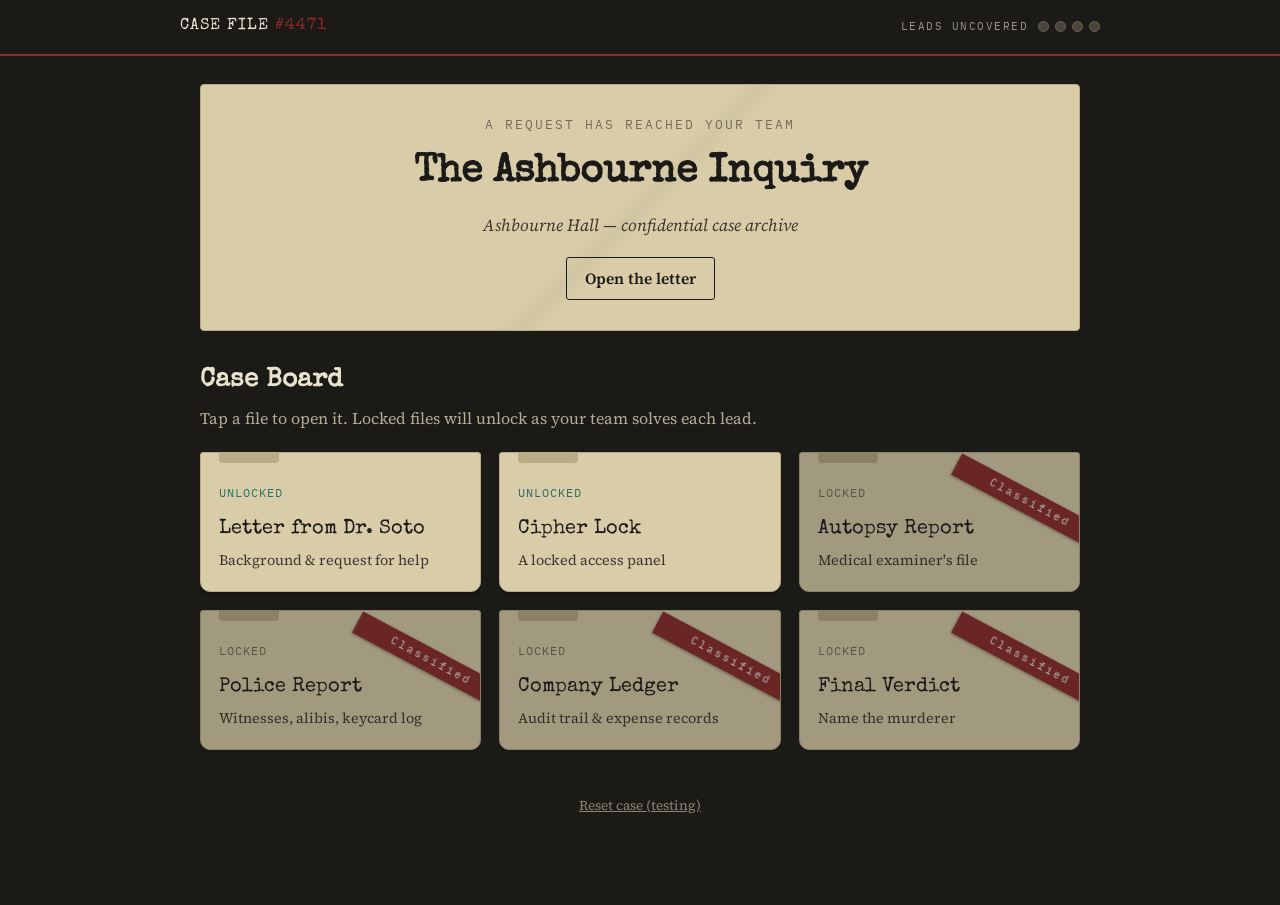
==== index.html @ f81b8b07 "Add files via upload" ====
<!DOCTYPE html>
<html lang="en">
<head>
<meta charset="UTF-8">
<meta name="viewport" content="width=device-width, initial-scale=1.0">
<title>Case File #4471 — The Ashbourne Inquiry</title>
<link rel="stylesheet" href="style.css">
<link rel="preconnect" href="https://fonts.googleapis.com">
<link rel="preconnect" href="https://fonts.gstatic.com" crossorigin>
<link href="https://fonts.googleapis.com/css2?family=Special+Elite&family=Source+Serif+4:ital,opsz,wght@0,8..60,400;0,8..60,600;0,8..60,700;1,8..60,400&family=IBM+Plex+Mono:wght@400;500;600&display=swap" rel="stylesheet">
</head>
<body>

<!-- ============================================================
     TOP BAR — persists across all screens
============================================================ -->
<header class="topbar">
  <div class="topbar-inner">
    <div class="case-stamp">CASE FILE <span>#4471</span></div>
    <div class="progress-track" id="progressTrack" aria-label="Case progress">
      <span class="progress-label">LEADS UNCOVERED</span>
      <div class="progress-dots" id="progressDots"></div>
    </div>
  </div>
</header>

<main id="app">

  <!-- ============================================================
       SCREEN: DASHBOARD
  ============================================================ -->
  <section class="screen" id="screen-dashboard">
    <div class="intro-letter">
      <p class="intro-kicker">A request has reached your team</p>
      <h1>The Ashbourne Inquiry</h1>
      <p class="intro-sub">Ashbourne Hall &mdash; confidential case archive</p>
      <button class="btn btn-ghost" id="btnOpenLetter">Open the letter</button>
    </div>

    <div class="board" id="board">
      <h2 class="board-heading">Case Board</h2>
      <p class="board-help">Tap a file to open it. Locked files will unlock as your team solves each lead.</p>
      <div class="card-grid" id="cardGrid"><!-- cards injected by script.js --></div>
    </div>

    <div class="dashboard-footer">
      <button class="btn btn-text" id="btnReset">Reset case (testing)</button>
    </div>
  </section>

  <!-- ============================================================
       SCREEN: BACKGROUND / LETTER FROM REQUESTER
  ============================================================ -->
  <section class="screen hidden" id="screen-background">
    <button class="btn btn-back" data-back>&larr; Back to Case Board</button>
    <article class="file-sheet letter-sheet">
      <p class="file-tag">Incoming Correspondence</p>
      <h2>A Request For Help</h2>
      <p class="letter-line">CONFIDENTIAL — CASE FILE #4471</p>
      <p class="letter-line">Requesting Party: Margaret Hale, Family Attorney</p>
      <hr class="rule">
      <p>To the Investigation Team,</p>
      <p>My name is Margaret Hale. I've served as the Ashford family's attorney for almost twenty years, and I'm reaching out because I don't trust how quickly this case was closed.</p>
      <p>Four nights ago, <strong>Theodore Ashford</strong> &mdash; founder of Ashford Specialty Catalysts and owner of Ashbourne Hall &mdash; was found dead in his study by his housekeeper, just before midnight. The official report calls it a tragic fall. The family wants it left at that.</p>
      <p>I don't believe that's the whole story.</p>
      <p>Theodore had asked me, privately, to review the company's books before the dinner that evening. He told me he'd found "irregularities" and that he intended to settle the matter quietly with the family before he announced who would take over the company. That conversation was supposed to happen after dinner. It never did.</p>
      <p>I've gathered what I could before anyone thought to stop me: the medical examiner's summary, the police report, the estate's security log, and the company's own financial records. I'm locking each file behind a puzzle, because I'm afraid that if the wrong person reaches this archive first, the truth will quietly disappear &mdash; the way Theodore's "irregularities" so nearly did.</p>
      <p>You are, by every account, the best detective team there is. Please &mdash; find out what really happened to Theodore that night.</p>
      <p class="letter-sign">&mdash; Margaret Hale</p>
    </article>
  </section>

  <!-- ============================================================
       SCREEN: CLUE 1 — ROMAN NUMERAL CIPHER (entry lock)
  ============================================================ -->
  <section class="screen hidden" id="screen-clue1">
    <button class="btn btn-back" data-back>&larr; Back to Case Board</button>
    <article class="file-sheet">
      <p class="file-tag">The Study Safe &mdash; Locked</p>
      <h2>Combination Lock</h2>
      <p>Margaret left a note taped to the safe in Theodore's study:</p>
      <blockquote class="riddle-block">
        I&rsquo;m thinking of three Roman numerals.<br><br>
        They all follow the same rule: each one is made from a block of X&rsquo;s, followed by either VII or IX.<br><br>
        The second number is the smallest, and the third number is the largest.<br><br>
        1st number: _ _ _ _ _<br>
        2nd number: _ _ _ _<br>
        3rd number: _ _ _ _ _<br><br>
        What are the three numbers?
      </blockquote>
      <p class="hint-note">Use your Roman numeral cheat sheet. Answers may be entered as Roman numerals or regular numbers, in order, separated by commas.</p>

      <div class="answer-box" data-clue="clue1">
        <label for="input-clue1">Enter the three numbers, in order:</label>
        <input type="text" id="input-clue1" placeholder="e.g. XXVII, XVII, XXXIX  or  27, 17, 39" autocomplete="off">
        <div class="answer-actions">
          <button class="btn btn-primary" data-submit="clue1">Submit</button>
          <button class="btn btn-hint" data-hint="clue1">Hint</button>
        </div>
        <p class="hint-text hidden" id="hint-clue1"></p>
        <p class="feedback" id="feedback-clue1"></p>
      </div>
    </article>
  </section>

  <!-- ============================================================
       SCREEN: AUTOPSY REPORT (contains Clue 2)
  ============================================================ -->
  <section class="screen hidden" id="screen-autopsy">
    <button class="btn btn-back" data-back>&larr; Back to Case Board</button>
    <article class="file-sheet">
      <p class="file-tag">Medical Examiner's File</p>
      <h2>Examination Summary</h2>
      <table class="data-table">
        <tr><th>Subject</th><td>Theodore Ashford, 68</td></tr>
        <tr><th>Case date</th><td>June 14, 2026</td></tr>
        <tr><th>Examination time</th><td>11:00&nbsp;PM</td></tr>
        <tr><th>Cause of death</th><td>Blunt head trauma consistent with a fall</td></tr>
        <tr><th>Body temperature at exam</th><td>30.0&deg;C</td></tr>
        <tr><th>Normal living body temperature</th><td>37.0&deg;C</td></tr>
        <tr><th>Stomach contents</th><td>Partially digested, consistent with a meal taken mid-afternoon</td></tr>
        <tr><th>Toxicology</th><td>No alcohol or medication detected</td></tr>
      </table>
      <p class="examiner-note">Examiner's note: "The temperature record is useful, but the rate itself was archived separately with the field guide. Check the date before you trust the clock."</p>

      <div class="answer-box" data-clue="clue2">
        <label for="input-clue2">Using this report and the field guide prop, what time did Theodore die? (e.g. 4:00 PM)</label>
        <input type="text" id="input-clue2" placeholder="e.g. 4:00 PM or 16:00" autocomplete="off">
        <div class="answer-actions">
          <button class="btn btn-primary" data-submit="clue2">Submit</button>
          <button class="btn btn-hint" data-hint="clue2">Hint</button>
        </div>
        <p class="hint-text hidden" id="hint-clue2"></p>
        <p class="feedback" id="feedback-clue2"></p>
      </div>
    </article>
  </section>

  <!-- ============================================================
       SCREEN: POLICE REPORT (contains Clue 3)
  ============================================================ -->
  <section class="screen hidden" id="screen-police">
    <button class="btn btn-back" data-back>&larr; Back to Case Board</button>
    <article class="file-sheet">
      <p class="file-tag">Police Report</p>
      <h2>Incident Report &amp; Witness Statements</h2>

      <h3>Suspect statements</h3>
      <div class="suspect-grid">
        <div class="suspect-card">
          <p class="suspect-name">Daniel Whitlock</p>
          <p class="suspect-role">Son-in-law &middot; works in the company's finance office</p>
          <p class="suspect-quote">"I left the house around 2:30 and went for a long drive to clear my head. I was alone the rest of the afternoon."</p>
        </div>
        <div class="suspect-card">
          <p class="suspect-name">Olivia Ashford</p>
          <p class="suspect-role">Daughter &middot; company Vice President</p>
          <p class="suspect-quote">"I was on the garden terrace taking calls about the merger from about 6:30 until just after 9. The security log should confirm that."</p>
        </div>
        <div class="suspect-card">
          <p class="suspect-name">Richard Pruitt</p>
          <p class="suspect-role">Theodore's longtime business partner &middot; recently sidelined</p>
          <p class="suspect-quote">"I was at my own home all afternoon, rehearsing a toast I never got to give. I never came near Ashbourne Hall that day."</p>
        </div>
        <div class="suspect-card">
          <p class="suspect-name">Marta Lin</p>
          <p class="suspect-role">Theodore's executive assistant of twenty years</p>
          <p class="suspect-quote">"I left for the pharmacy around 5. I can show you the receipt."</p>
        </div>
      </div>

      <h3>Ashbourne Hall security log &mdash; June 14, night of the incident</h3>
      <table class="data-table log-table">
        <tr><th>Time</th><th>Name</th><th>Door</th></tr>
        <tr><td>3:55&nbsp;PM</td><td>D. Whitlock</td><td>Study Wing &mdash; IN</td></tr>
        <tr><td>4:10&nbsp;PM</td><td>D. Whitlock</td><td>Study Wing &mdash; OUT</td></tr>
        <tr><td>5:02&nbsp;PM</td><td>M. Lin</td><td>Main Hall &mdash; OUT</td></tr>
        <tr><td>6:40&nbsp;PM</td><td>O. Ashford</td><td>Garden Terrace &mdash; IN</td></tr>
        <tr><td>9:15&nbsp;PM</td><td>O. Ashford</td><td>Garden Terrace &mdash; OUT</td></tr>
        <tr><td>11:48&nbsp;PM</td><td>Housekeeper</td><td>Study Wing &mdash; IN (body discovered)</td></tr>
      </table>
      <p class="examiner-note">Note: R. Pruitt's access fob has no recorded entries for the entire day &mdash; consistent with being off the property.</p>

      <div class="answer-box" data-clue="clue3">
        <label for="input-clue3">Whose statement contradicts the security log at the established time of death?</label>
        <input type="text" id="input-clue3" placeholder="Enter a name" autocomplete="off">
        <div class="answer-actions">
          <button class="btn btn-primary" data-submit="clue3">Submit</button>
          <button class="btn btn-hint" data-hint="clue3">Hint</button>
        </div>
        <p class="hint-text hidden" id="hint-clue3"></p>
        <p class="feedback" id="feedback-clue3"></p>
      </div>
    </article>
  </section>

  <!-- ============================================================
       SCREEN: COMPANY LEDGER (contains Clue 4)
  ============================================================ -->
  <section class="screen hidden" id="screen-research">
    <button class="btn btn-back" data-back>&larr; Back to Case Board</button>
    <article class="file-sheet">
      <p class="file-tag">Ashford Specialty Catalysts &mdash; Finance Office</p>
      <h2>Quarterly Ledger &amp; Audit Trail</h2>
      <p>The quarterly expense summary presented to the family and the board listed the following totals:</p>

      <table class="data-table">
        <tr><th>Expense category</th><th>Reported total</th></tr>
        <tr><td>Equipment maintenance</td><td>$42,000</td></tr>
        <tr><td>Raw material purchases</td><td>$158,000</td></tr>
        <tr><td>Marketing &amp; travel</td><td>$39,000</td></tr>
        <tr><td>Contractor fees</td><td>$51,000</td></tr>
      </table>

      <p>The accounting system keeps its own independent entry log, separate from the printed summary:</p>

      <table class="data-table log-table">
        <tr><th>Entry ID</th><th>User</th><th>Logged</th><th>Amount</th></tr>
        <tr><td>LED-2287</td><td>dwhitlock</td><td>3 weeks before incident</td><td>$42,000</td></tr>
        <tr><td>LED-2288</td><td>dwhitlock</td><td>3 weeks before incident</td><td>$158,000</td></tr>
        <tr><td>LED-2289</td><td>dwhitlock</td><td>3 weeks before incident</td><td>$97,000</td></tr>
        <tr><td>LED-2310</td><td>dwhitlock</td><td>2 weeks before incident</td><td>$39,000</td></tr>
      </table>
      <p class="examiner-note">System note: entry <strong>LED-2289</strong> was reopened and re-saved by user <code>dwhitlock</code> two days after Theodore ordered the external audit &mdash; the same week he told Margaret he'd found "irregularities." Every other entry matches the printed summary exactly.</p>

      <div class="answer-box" data-clue="clue4">
        <label for="input-clue4">Which Entry ID holds the falsified amount?</label>
        <input type="text" id="input-clue4" placeholder="e.g. LED-2289" autocomplete="off">
        <div class="answer-actions">
          <button class="btn btn-primary" data-submit="clue4">Submit</button>
          <button class="btn btn-hint" data-hint="clue4">Hint</button>
        </div>
        <p class="hint-text hidden" id="hint-clue4"></p>
        <p class="feedback" id="feedback-clue4"></p>
      </div>
    </article>
  </section>

  <!-- ============================================================
       SCREEN: FINAL ACCUSATION
  ============================================================ -->
  <section class="screen hidden" id="screen-final">
    <button class="btn btn-back" data-back>&larr; Back to Case Board</button>
    <article class="file-sheet final-sheet">
      <p class="file-tag">Final Verdict</p>
      <h2>Who Killed Theodore Ashford?</h2>
      <p>Your team has the security log, the time of death, the contradicted alibi, and the falsified ledger entry. It's time to name the person responsible.</p>

      <div class="answer-box" data-clue="final">
        <label for="input-final">Type the murderer's full name:</label>
        <input type="text" id="input-final" placeholder="Enter a name" autocomplete="off">
        <div class="answer-actions">
          <button class="btn btn-primary" data-submit="final">Accuse</button>
        </div>
        <p class="feedback" id="feedback-final"></p>
      </div>
    </article>
  </section>

  <!-- ============================================================
       SCREEN: ENDING
  ============================================================ -->
  <section class="screen hidden" id="screen-ending">
    <button class="btn btn-back" data-back>&larr; Back to Case Board</button>
    <article class="file-sheet ending-sheet">
      <p class="file-tag">Case Closed</p>
      <h2>The Truth</h2>
      <p>Daniel Whitlock had been quietly siphoning company funds through inflated contractor invoices to cover a string of gambling debts. When Theodore ordered an outside audit of the books, the gap surfaced &mdash; and Theodore decided to settle it privately with the family rather than involve the police, at least until he'd heard Daniel out.</p>
      <p>Daniel got to him first. The security log places him in the study at 3:55&nbsp;PM &mdash; exactly when the examiner says Theodore died &mdash; despite his statement that he'd left hours earlier. He begged Theodore to keep it quiet; Theodore refused. In the confrontation that followed, Theodore fell and struck his head. Daniel staged the scene to look like an accident, then went back into the books to quietly patch the number he'd faked.</p>
      <p>He didn't count on the accounting system keeping its own independent record &mdash; or on a detective team that knew how to read one.</p>
      <p class="ending-signoff">Case #4471: Closed.</p>
    </article>
  </section>

</main>

<script src="script.js"></script>
</body>
</html>
---- style.css ----
/* ============================================================
   THE MARSH INQUIRY — stylesheet
   ------------------------------------------------------------
   Design tokens live at the top. Change colors/fonts here and
   they cascade through the whole site.
============================================================ */

:root {
  /* -- palette -- */
  --ink:           #1c1a17;   /* near-black, used for dark surfaces + text */
  --paper:         #e9e2cd;   /* aged manila page background */
  --paper-dark:    #d9cda9;   /* folder / card surface */
  --paper-line:    #b9ab84;   /* hairline rules on paper */
  --evidence-red:  #8a2c2c;   /* stamps, locked state, alerts */
  --forensic-teal: #2c6e62;   /* unlocked state, primary actions, success */
  --locked-grey:   #756b58;   /* muted text on locked cards */
  --ink-soft:      #3c372e;   /* body text on paper */

  /* -- type -- */
  --font-stamp: 'Special Elite', 'Courier New', monospace;
  --font-body:  'Source Serif 4', Georgia, serif;
  --font-mono:  'IBM Plex Mono', 'Courier New', monospace;
}

* { box-sizing: border-box; }

html, body {
  margin: 0;
  padding: 0;
  background: var(--ink);
  color: var(--ink-soft);
  font-family: var(--font-body);
  font-size: 17px;
  line-height: 1.6;
}

button {
  font-family: inherit;
  cursor: pointer;
}

/* ============================================================
   TOP BAR
============================================================ */
.topbar {
  background: var(--ink);
  border-bottom: 2px solid var(--evidence-red);
  padding: 14px 20px;
  position: sticky;
  top: 0;
  z-index: 50;
}
.topbar-inner {
  max-width: 920px;
  margin: 0 auto;
  display: flex;
  align-items: center;
  justify-content: space-between;
  flex-wrap: wrap;
  gap: 10px;
}
.case-stamp {
  font-family: var(--font-stamp);
  color: var(--paper);
  letter-spacing: 1px;
  font-size: 0.95rem;
}
.case-stamp span { color: var(--evidence-red); }

.progress-track {
  display: flex;
  align-items: center;
  gap: 10px;
}
.progress-label {
  font-family: var(--font-mono);
  font-size: 0.65rem;
  letter-spacing: 1.5px;
  color: #9c9486;
}
.progress-dots { display: flex; gap: 6px; }
.progress-dot {
  width: 11px;
  height: 11px;
  border-radius: 50%;
  background: #4a443a;
  border: 1px solid #6b6354;
  transition: background 0.3s, border-color 0.3s;
}
.progress-dot.filled {
  background: var(--forensic-teal);
  border-color: var(--forensic-teal);
}

/* ============================================================
   LAYOUT / SCREENS
============================================================ */
#app {
  max-width: 920px;
  margin: 0 auto;
  padding: 28px 20px 80px;
}
.screen.hidden { display: none; }

/* ============================================================
   DASHBOARD
============================================================ */
.intro-letter {
  background: var(--paper-dark);
  border: 1px solid var(--paper-line);
  border-radius: 4px;
  padding: 30px 28px;
  margin-bottom: 30px;
  text-align: center;
  background-image:
    linear-gradient(135deg, transparent 0 48%, rgba(0,0,0,0.04) 50%, transparent 52% 100%);
}
.intro-kicker {
  font-family: var(--font-mono);
  font-size: 0.75rem;
  letter-spacing: 2px;
  text-transform: uppercase;
  color: var(--locked-grey);
  margin: 0 0 8px;
}
.intro-letter h1 {
  font-family: var(--font-stamp);
  font-size: 2.3rem;
  margin: 0 0 6px;
  color: var(--ink);
}
.intro-sub {
  margin: 0 0 18px;
  color: var(--ink-soft);
  font-style: italic;
}

.board-heading {
  font-family: var(--font-stamp);
  color: var(--paper);
  font-size: 1.5rem;
  margin: 0 0 4px;
}
.board-help {
  color: #b6ab95;
  margin: 0 0 20px;
  font-size: 0.95rem;
}

.card-grid {
  display: grid;
  grid-template-columns: repeat(auto-fit, minmax(230px, 1fr));
  gap: 18px;
}

.case-card {
  position: relative;
  background: var(--paper-dark);
  border: 1px solid var(--paper-line);
  border-radius: 3px 3px 10px 10px;
  padding: 20px 18px 18px;
  min-height: 130px;
  display: flex;
  flex-direction: column;
  justify-content: space-between;
  overflow: hidden;
  text-align: left;
  width: 100%;
  transition: transform 0.18s ease, box-shadow 0.18s ease;
}
.case-card::before {
  /* folder tab */
  content: "";
  position: absolute;
  top: 0; left: 18px;
  width: 60px; height: 10px;
  background: var(--paper-line);
  border-radius: 0 0 4px 4px;
}
.case-card.unlocked {
  cursor: pointer;
  box-shadow: 0 3px 0 rgba(0,0,0,0.25);
}
.case-card.unlocked:hover {
  transform: translateY(-3px);
  box-shadow: 0 8px 14px rgba(0,0,0,0.35);
}
.case-card.locked {
  opacity: 0.72;
  cursor: not-allowed;
}
.card-status {
  font-family: var(--font-mono);
  font-size: 0.68rem;
  letter-spacing: 1px;
  text-transform: uppercase;
}
.case-card.unlocked .card-status { color: var(--forensic-teal); }
.case-card.locked .card-status { color: var(--locked-grey); }
.card-title {
  font-family: var(--font-stamp);
  font-size: 1.15rem;
  color: var(--ink);
  margin: 10px 0 4px;
}
.card-sub {
  font-size: 0.85rem;
  color: var(--ink-soft);
  margin: 0;
}
.card-stamp {
  position: absolute;
  top: 38px;
  right: -34px;
  background: var(--evidence-red);
  color: #f3e8e8;
  font-family: var(--font-mono);
  font-size: 0.65rem;
  letter-spacing: 2px;
  padding: 3px 38px;
  transform: rotate(28deg);
  box-shadow: 0 1px 3px rgba(0,0,0,0.4);
}

.dashboard-footer {
  text-align: center;
  margin-top: 36px;
}

/* ============================================================
   BUTTONS
============================================================ */
.btn {
  border: none;
  border-radius: 3px;
  padding: 10px 18px;
  font-size: 0.92rem;
  font-weight: 600;
}
.btn-primary {
  background: var(--forensic-teal);
  color: #f3f1e6;
}
.btn-primary:hover { background: #244f47; }
.btn-ghost {
  background: transparent;
  border: 1px solid var(--ink);
  color: var(--ink);
}
.btn-ghost:hover { background: rgba(0,0,0,0.06); }
.btn-hint {
  background: transparent;
  border: 1px solid var(--locked-grey);
  color: var(--locked-grey);
}
.btn-hint:hover { background: rgba(0,0,0,0.05); }
.btn-text {
  background: transparent;
  color: #8d8472;
  font-size: 0.8rem;
  text-decoration: underline;
  font-weight: 400;
}
.btn-back {
  background: transparent;
  color: var(--paper);
  font-family: var(--font-mono);
  font-size: 0.8rem;
  margin-bottom: 16px;
  padding: 6px 0;
}
.btn-back:hover { color: var(--forensic-teal); }

/* ============================================================
   FILE SHEETS (background / clue / report pages)
============================================================ */
.file-sheet {
  background: var(--paper);
  border: 1px solid var(--paper-line);
  border-radius: 4px;
  padding: 32px 30px;
  box-shadow: 0 6px 20px rgba(0,0,0,0.3);
}
.file-tag {
  font-family: var(--font-mono);
  font-size: 0.7rem;
  letter-spacing: 1.5px;
  text-transform: uppercase;
  color: var(--evidence-red);
  margin: 0 0 6px;
}
.file-sheet h2 {
  font-family: var(--font-stamp);
  color: var(--ink);
  margin: 0 0 18px;
  font-size: 1.7rem;
}
.file-sheet h3 {
  font-family: var(--font-stamp);
  color: var(--ink);
  font-size: 1.1rem;
  margin: 26px 0 12px;
}
.file-sheet p { margin: 0 0 14px; }
.rule {
  border: none;
  border-top: 1px solid var(--paper-line);
  margin: 16px 0 18px;
}

.letter-line {
  font-family: var(--font-mono);
  font-size: 0.85rem;
  color: var(--locked-grey);
  margin: 0 0 4px !important;
}
.letter-sign {
  font-family: var(--font-stamp);
  margin-top: 22px;
}

.riddle-block {
  font-family: var(--font-mono);
  background: var(--paper-dark);
  border-left: 4px solid var(--evidence-red);
  padding: 18px 20px;
  margin: 0 0 16px;
  font-size: 0.95rem;
  line-height: 1.8;
}
.hint-note {
  font-size: 0.85rem;
  color: var(--locked-grey);
  font-style: italic;
}
.examiner-note {
  font-size: 0.9rem;
  font-style: italic;
  color: var(--locked-grey);
  border-top: 1px dashed var(--paper-line);
  padding-top: 12px;
}

/* data tables (autopsy / logs / energy tables) */
.data-table {
  width: 100%;
  border-collapse: collapse;
  margin: 0 0 18px;
  font-family: var(--font-mono);
  font-size: 0.88rem;
}
.data-table th, .data-table td {
  border: 1px solid var(--paper-line);
  padding: 8px 10px;
  text-align: left;
}
.data-table th {
  background: var(--paper-dark);
  width: 38%;
  font-weight: 600;
}
.log-table th {
  width: auto;
  background: var(--ink);
  color: var(--paper);
}

/* suspects */
.suspect-grid {
  display: grid;
  grid-template-columns: repeat(auto-fit, minmax(220px, 1fr));
  gap: 14px;
  margin-bottom: 24px;
}
.suspect-card {
  background: var(--paper-dark);
  border: 1px solid var(--paper-line);
  border-radius: 3px;
  padding: 14px 16px;
}
.suspect-name {
  font-family: var(--font-stamp);
  margin: 0 0 2px;
  color: var(--ink);
}
.suspect-role {
  font-size: 0.78rem;
  color: var(--locked-grey);
  margin: 0 0 10px;
}
.suspect-quote {
  font-size: 0.9rem;
  font-style: italic;
  margin: 0;
}

/* ============================================================
   ANSWER BOXES
============================================================ */
.answer-box {
  background: var(--paper-dark);
  border: 1px dashed var(--paper-line);
  border-radius: 4px;
  padding: 18px 20px;
  margin-top: 22px;
}
.answer-box label {
  display: block;
  font-weight: 600;
  margin-bottom: 10px;
  color: var(--ink);
}
.answer-box input[type="text"] {
  width: 100%;
  padding: 10px 12px;
  font-family: var(--font-mono);
  font-size: 0.95rem;
  border: 1px solid var(--paper-line);
  border-radius: 3px;
  background: var(--paper);
  color: var(--ink);
  margin-bottom: 12px;
}
.answer-box input[type="text"]:focus {
  outline: 2px solid var(--forensic-teal);
  outline-offset: 1px;
}
.answer-actions {
  display: flex;
  gap: 10px;
  flex-wrap: wrap;
}
.hint-text {
  margin-top: 12px;
  font-size: 0.88rem;
  font-style: italic;
  color: var(--ink-soft);
  background: rgba(0,0,0,0.04);
  padding: 10px 12px;
  border-radius: 3px;
}
.hint-text.hidden { display: none; }
.feedback {
  margin: 12px 0 0;
  font-weight: 600;
  min-height: 1.2em;
}
.feedback.correct { color: var(--forensic-teal); }
.feedback.incorrect { color: var(--evidence-red); }

/* ============================================================
   ENDING
============================================================ */
.ending-sheet { border-color: var(--forensic-teal); }
.ending-signoff {
  font-family: var(--font-stamp);
  margin-top: 24px;
  letter-spacing: 1px;
}

/* ============================================================
   FOCUS / ACCESSIBILITY
============================================================ */
button:focus-visible, input:focus-visible {
  outline: 2px solid var(--forensic-teal);
  outline-offset: 2px;
}

@media (prefers-reduced-motion: reduce) {
  .case-card { transition: none; }
}

/* ============================================================
   RESPONSIVE
============================================================ */
@media (max-width: 480px) {
  .intro-letter h1 { font-size: 1.8rem; }
  .file-sheet { padding: 24px 18px; }
  .data-table { font-size: 0.78rem; }
}
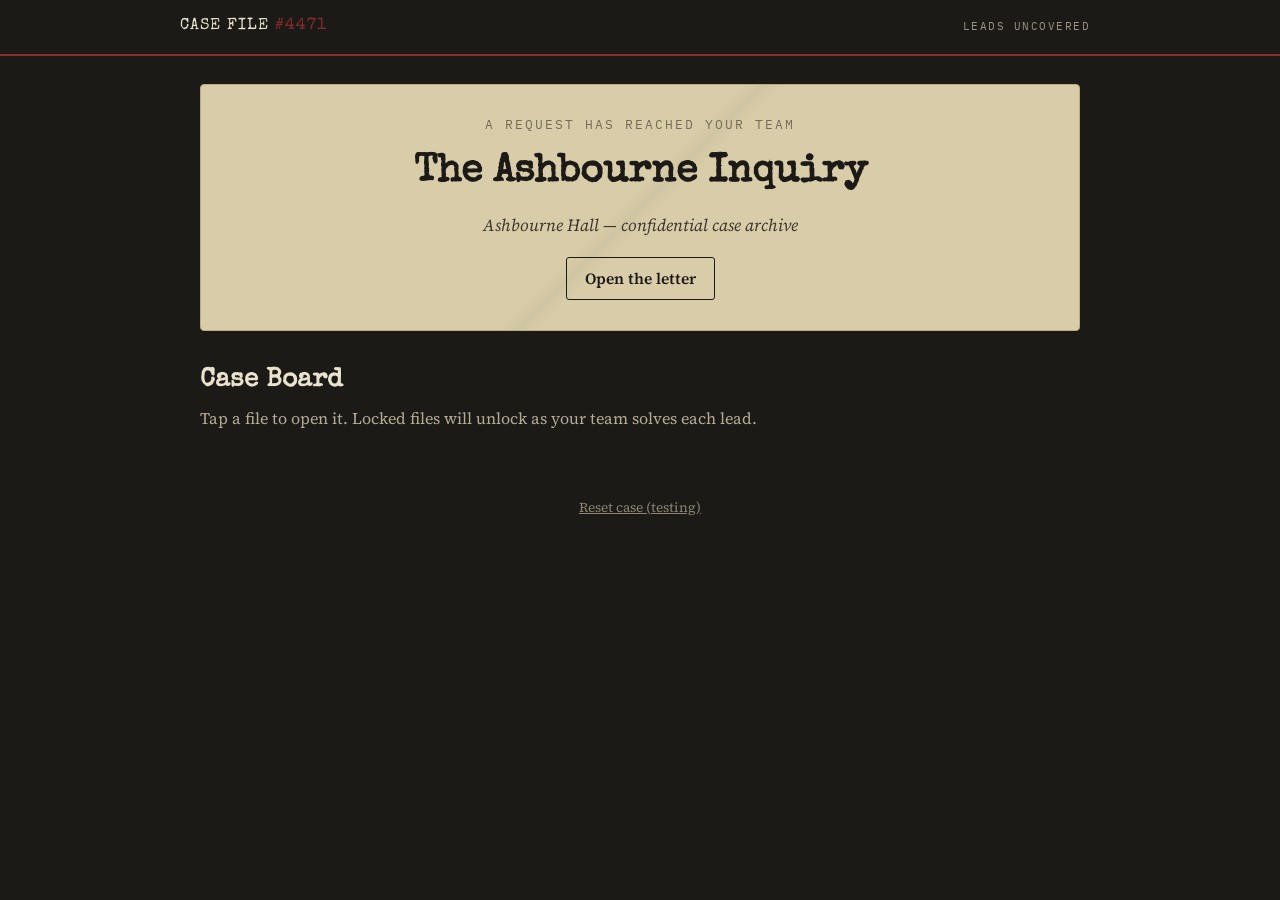
==== commit 78d0522f: "Refine notes and suspect information in index.html Updated examiner's note and suspect details for c" ====
--- a/index.html
+++ b/index.html
@@ -88,11 +88,11 @@
         3rd number: _ _ _ _ _<br><br>
         What are the three numbers?
       </blockquote>
-      <p class="hint-note">Use your Roman numeral cheat sheet. Answers may be entered as Roman numerals or regular numbers, in order, separated by commas.</p>
+      <p class="hint-note">Answers may be entered as Roman numerals or regular numbers.</p>
 
       <div class="answer-box" data-clue="clue1">
         <label for="input-clue1">Enter the three numbers, in order:</label>
-        <input type="text" id="input-clue1" placeholder="e.g. XXVII, XVII, XXXIX  or  27, 17, 39" autocomplete="off">
+        <input type="text" id="input-clue1" placeholder="e.g. XIVII, IXXIV, XXXXI  or  25, 04, 45" autocomplete="off">
         <div class="answer-actions">
           <button class="btn btn-primary" data-submit="clue1">Submit</button>
           <button class="btn btn-hint" data-hint="clue1">Hint</button>
@@ -113,19 +113,19 @@
       <h2>Examination Summary</h2>
       <table class="data-table">
         <tr><th>Subject</th><td>Theodore Ashford, 68</td></tr>
-        <tr><th>Case date</th><td>June 14, 2026</td></tr>
+        <tr><th>Date of incident</th><td>The night of November 14th</td></tr>
         <tr><th>Examination time</th><td>11:00&nbsp;PM</td></tr>
         <tr><th>Cause of death</th><td>Blunt head trauma consistent with a fall</td></tr>
-        <tr><th>Body temperature at exam</th><td>30.0&deg;C</td></tr>
-        <tr><th>Normal living body temperature</th><td>37.0&deg;C</td></tr>
+        <tr><th>Body temperature at exam</th><td>33.0&deg;C</td></tr>
+        <tr><th>Normal living body temperature</th><td>37.2&deg;C</td></tr>
         <tr><th>Stomach contents</th><td>Partially digested, consistent with a meal taken mid-afternoon</td></tr>
         <tr><th>Toxicology</th><td>No alcohol or medication detected</td></tr>
       </table>
-      <p class="examiner-note">Examiner's note: "The temperature record is useful, but the rate itself was archived separately with the field guide. Check the date before you trust the clock."</p>
+      <p class="examiner-note">Examiner's note: "Temperature alone won't tell you anything. Cooling isn't constant."</p>
 
       <div class="answer-box" data-clue="clue2">
-        <label for="input-clue2">Using this report and the field guide prop, what time did Theodore die? (e.g. 4:00 PM)</label>
-        <input type="text" id="input-clue2" placeholder="e.g. 4:00 PM or 16:00" autocomplete="off">
+        <label for="input-clue2">What time did Theodore die?</label>
+        <input type="text" id="input-clue2" placeholder="e.g. 1:00 PM or 13:00" autocomplete="off">
         <div class="answer-actions">
           <button class="btn btn-primary" data-submit="clue2">Submit</button>
           <button class="btn btn-hint" data-hint="clue2">Hint</button>
@@ -147,11 +147,6 @@
 
       <h3>Suspect statements</h3>
       <div class="suspect-grid">
-        <div class="suspect-card">
-          <p class="suspect-name">Daniel Whitlock</p>
-          <p class="suspect-role">Son-in-law &middot; works in the company's finance office</p>
-          <p class="suspect-quote">"I left the house around 2:30 and went for a long drive to clear my head. I was alone the rest of the afternoon."</p>
-        </div>
         <div class="suspect-card">
           <p class="suspect-name">Olivia Ashford</p>
           <p class="suspect-role">Daughter &middot; company Vice President</p>
@@ -162,6 +157,11 @@
           <p class="suspect-role">Theodore's longtime business partner &middot; recently sidelined</p>
           <p class="suspect-quote">"I was at my own home all afternoon, rehearsing a toast I never got to give. I never came near Ashbourne Hall that day."</p>
         </div>
+      <div class="suspect-card">
+          <p class="suspect-name">Daniel Whitlock</p>
+          <p class="suspect-role">Son-in-law &middot; works in the company's finance office</p>
+          <p class="suspect-quote">"I left the house around 2:30 and went for a long drive to clear my head. I was alone the rest of the afternoon."</p>
+        </div>
         <div class="suspect-card">
           <p class="suspect-name">Marta Lin</p>
           <p class="suspect-role">Theodore's executive assistant of twenty years</p>
@@ -169,16 +169,18 @@
         </div>
       </div>
 
-      <h3>Ashbourne Hall security log &mdash; June 14, night of the incident</h3>
+      <h3>Ashbourne Hall security log &mdash; night of the incident</h3>
+      <div class="table-scroll">
       <table class="data-table log-table">
         <tr><th>Time</th><th>Name</th><th>Door</th></tr>
         <tr><td>3:55&nbsp;PM</td><td>D. Whitlock</td><td>Study Wing &mdash; IN</td></tr>
         <tr><td>4:10&nbsp;PM</td><td>D. Whitlock</td><td>Study Wing &mdash; OUT</td></tr>
-        <tr><td>5:02&nbsp;PM</td><td>M. Lin</td><td>Main Hall &mdash; OUT</td></tr>
+        <tr><td>5:12&nbsp;PM</td><td>M. Lin</td><td>Main Hall &mdash; OUT</td></tr>
         <tr><td>6:40&nbsp;PM</td><td>O. Ashford</td><td>Garden Terrace &mdash; IN</td></tr>
         <tr><td>9:15&nbsp;PM</td><td>O. Ashford</td><td>Garden Terrace &mdash; OUT</td></tr>
         <tr><td>11:48&nbsp;PM</td><td>Housekeeper</td><td>Study Wing &mdash; IN (body discovered)</td></tr>
       </table>
+      </div>
       <p class="examiner-note">Note: R. Pruitt's access fob has no recorded entries for the entire day &mdash; consistent with being off the property.</p>
 
       <div class="answer-box" data-clue="clue3">
@@ -202,7 +204,11 @@
     <article class="file-sheet">
       <p class="file-tag">Ashford Specialty Catalysts &mdash; Finance Office</p>
       <h2>Quarterly Ledger &amp; Audit Trail</h2>
-      <p>The quarterly expense summary presented to the family and the board listed the following totals:</p>
+
+      <p>
+        The quarterly expense summary presented to the family and the board listed the following totals.
+        Margaret had reportedly asked for the finance records to be rechecked the morning of the incident.
+      </p>
 
       <table class="data-table">
         <tr><th>Expense category</th><th>Reported total</th></tr>
@@ -212,20 +218,73 @@
         <tr><td>Contractor fees</td><td>$51,000</td></tr>
       </table>
 
-      <p>The accounting system keeps its own independent entry log, separate from the printed summary:</p>
-
+      <p>
+        The printed report only shows final totals. The accounting software, however, keeps an independent
+        entry log showing the original internal entries before the summary was prepared:
+      </p>
+
+      <div class="table-scroll">
       <table class="data-table log-table">
-        <tr><th>Entry ID</th><th>User</th><th>Logged</th><th>Amount</th></tr>
-        <tr><td>LED-2287</td><td>dwhitlock</td><td>3 weeks before incident</td><td>$42,000</td></tr>
-        <tr><td>LED-2288</td><td>dwhitlock</td><td>3 weeks before incident</td><td>$158,000</td></tr>
-        <tr><td>LED-2289</td><td>dwhitlock</td><td>3 weeks before incident</td><td>$97,000</td></tr>
-        <tr><td>LED-2310</td><td>dwhitlock</td><td>2 weeks before incident</td><td>$39,000</td></tr>
+        <tr>
+          <th>Entry ID</th>
+          <th>User</th>
+          <th>Logged</th>
+          <th>Vendor / note</th>
+          <th>Category assigned</th>
+          <th>Amount</th>
+        </tr>
+        <tr>
+          <td>LED-2287</td>
+          <td>dwhitlock</td>
+          <td>3 weeks before incident</td>
+          <td>Boiler inspection and replacement valves</td>
+          <td>Equipment maintenance</td>
+          <td>$42,000</td>
+        </tr>
+        <tr>
+          <td>LED-2288</td>
+          <td>dwhitlock</td>
+          <td>3 weeks before incident</td>
+          <td>Platinum-group metal feedstock</td>
+          <td>Raw material purchases</td>
+          <td>$158,000</td>
+        </tr>
+        <tr>
+          <td>LED-2289</td>
+          <td>dwhitlock</td>
+          <td>3 weeks before incident</td>
+          <td>Harrow &amp; Vale Industrial Consulting</td>
+          <td>Contractor fees</td>
+          <td>$97,000</td>
+        </tr>
+        <tr>
+          <td>LED-2310</td>
+          <td>dwhitlock</td>
+          <td>2 weeks before incident</td>
+          <td>Conference travel and client dinner expenses</td>
+          <td>Marketing &amp; travel</td>
+          <td>$39,000</td>
+        </tr>
+        <tr>
+          <td>LED-2316</td>
+          <td>dwhitlock</td>
+          <td>4 days before incident</td>
+          <td>Quarterly report formatting adjustment</td>
+          <td>Contractor fees</td>
+          <td>-$46,000</td>
+        </tr>
       </table>
-      <p class="examiner-note">System note: entry <strong>LED-2289</strong> was reopened and re-saved by user <code>dwhitlock</code> two days after Theodore ordered the external audit &mdash; the same week he told Margaret he'd found "irregularities." Every other entry matches the printed summary exactly.</p>
+      </div>
+
+      <p class="examiner-note">
+        System note: the printed board summary only displays final category totals. The accounting software
+        stores every original entry and every later adjustment separately. Margaret had circled the contractor
+        section in red pencil, but the marked copy was never sent to the board.
+      </p>
 
       <div class="answer-box" data-clue="clue4">
-        <label for="input-clue4">Which Entry ID holds the falsified amount?</label>
-        <input type="text" id="input-clue4" placeholder="e.g. LED-2289" autocomplete="off">
+        <label for="input-clue4">Which original Entry ID contains the suspicious contractor amount?</label>
+        <input type="text" id="input-clue4" placeholder="e.g. LED-4586" autocomplete="off">
         <div class="answer-actions">
           <button class="btn btn-primary" data-submit="clue4">Submit</button>
           <button class="btn btn-hint" data-hint="clue4">Hint</button>
--- a/style.css
+++ b/style.css
@@ -342,6 +342,12 @@
 }
 
 /* data tables (autopsy / logs / energy tables) */
+.table-scroll {
+  overflow-x: auto;
+  -webkit-overflow-scrolling: touch;
+  margin: 0 0 18px;
+}
+.table-scroll .data-table { margin-bottom: 0; }
 .data-table {
   width: 100%;
   border-collapse: collapse;
@@ -364,6 +370,7 @@
   background: var(--ink);
   color: var(--paper);
 }
+.log-table { min-width: 460px; }
 
 /* suspects */
 .suspect-grid {
@@ -440,6 +447,15 @@
   border-radius: 3px;
 }
 .hint-text.hidden { display: none; }
+.hint-line {
+  display: block;
+  margin-bottom: 8px;
+}
+.hint-line:last-child { margin-bottom: 0; }
+.btn-hint:disabled {
+  opacity: 0.5;
+  cursor: not-allowed;
+}
 .feedback {
   margin: 12px 0 0;
   font-weight: 600;
@@ -474,7 +490,15 @@
    RESPONSIVE
 ============================================================ */
 @media (max-width: 480px) {
+  html, body { font-size: 16px; }
   .intro-letter h1 { font-size: 1.8rem; }
-  .file-sheet { padding: 24px 18px; }
+  .intro-letter { padding: 22px 18px; }
+  .file-sheet { padding: 22px 16px; }
+  .file-sheet h2 { font-size: 1.4rem; }
   .data-table { font-size: 0.78rem; }
-}
+  .data-table th, .data-table td { padding: 6px 8px; }
+  .riddle-block { padding: 14px 14px; font-size: 0.88rem; }
+  .answer-box { padding: 14px 14px; }
+  .case-stamp { font-size: 0.82rem; }
+  .topbar { padding: 10px 14px; }
+}
